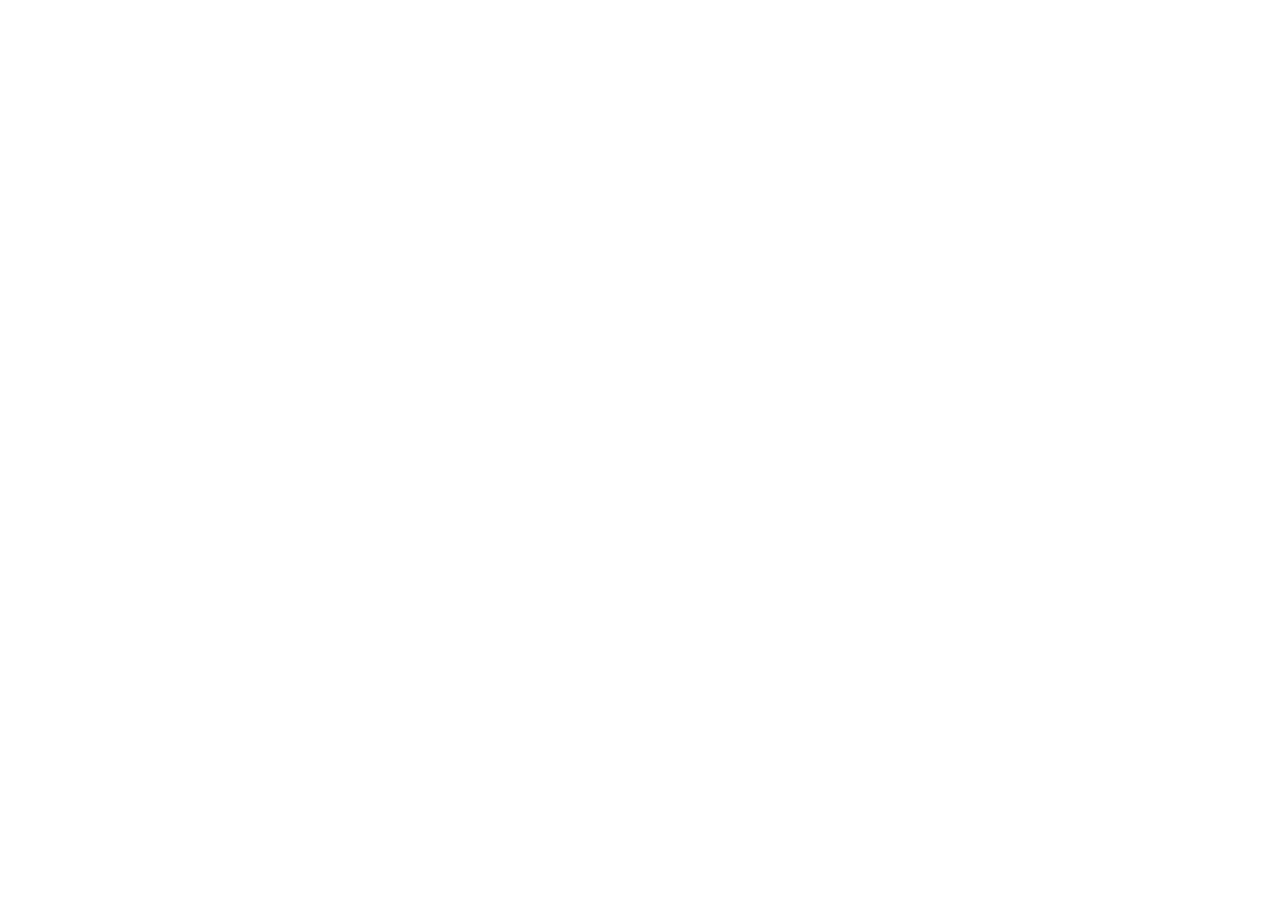
==== index.html @ 9b95b369 "Create index.html" ====
<!DOCTYPE html>
<html lang="es">
<head>
    <meta charset="UTF-8">
    <meta name="viewport" content="width=device-width, initial-scale=1.0">
    <title>Among Us 2D</title>
    <link rel="stylesheet" href="style.css">
</head>
<body>
    <div id="gameArea">
        <canvas id="gameCanvas"></canvas>
    </div>
    <script src="game.js"></script>
</body>
</html>
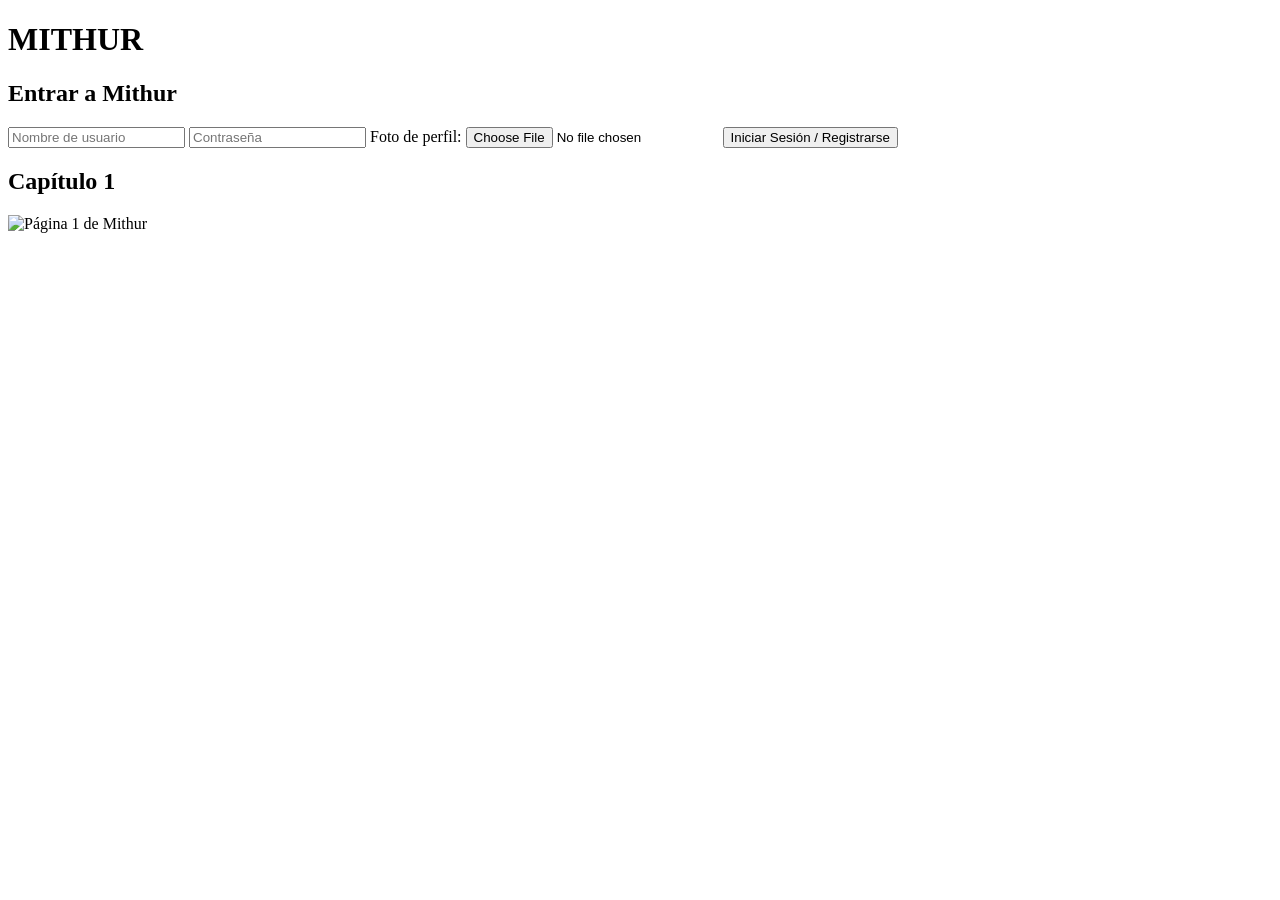
==== commit 5c11613f: "Create index.html" ====
--- a/index.html
+++ b/index.html
@@ -1,15 +1,50 @@
 <!DOCTYPE html>
 <html lang="es">
 <head>
-    <meta charset="UTF-8">
-    <meta name="viewport" content="width=device-width, initial-scale=1.0">
-    <title>Among Us 2D</title>
-    <link rel="stylesheet" href="style.css">
+  <meta charset="UTF-8">
+  <title>Mithur - Cómic</title>
+  <link rel="stylesheet" href="style.css">
+  <!-- SDK de Supabase -->
+  <script src="https://cdn.jsdelivr.net/npm/@supabase/supabase-js@2"></script>
 </head>
 <body>
-    <div id="gameArea">
-        <canvas id="gameCanvas"></canvas>
+
+  <!-- Encabezado estilo Netflix -->
+  <header>
+    <h1>MITHUR</h1>
+    <div id="user-profile" style="display:none;">
+      <img id="avatar-img" src="" alt="Perfil" width="40" height="40" style="border-radius:50%;">
+      <span id="user-name"></span>
     </div>
-    <script src="game.js"></script>
+  </header>
+
+  <!-- Formulario de Registro / Login -->
+  <section id="auth-section">
+    <h2>Entrar a Mithur</h2>
+    <input type="text" id="nombre" placeholder="Nombre de usuario">
+    <input type="password" id="password" placeholder="Contraseña">
+    <label>Foto de perfil:</label>
+    <input type="file" id="foto-input" accept="image/*">
+    <button id="btn-login">Iniciar Sesión / Registrarse</button>
+  </section>
+
+  <!-- Visor del Cómic -->
+  <main id="comic-section">
+    <h2>Capítulo 1</h2>
+    <div class="comic-viewer">
+      <!-- Aquí pones las imágenes de las páginas de tu cómic -->
+      <img src="paginas/pag1.jpg" alt="Página 1 de Mithur">
+    </div>
+  </main>
+
+  <!-- Panel de Admin (Solo para ti) -->
+  <section id="admin-panel" style="display:none; background: #222; padding: 20px; margin-top: 20px;">
+    <h2>Panel de Creador (Admin)</h2>
+    <p>¡Hola! Desde aquí puedes publicar nuevas páginas de Mithur.</p>
+    <input type="file" id="nueva-pagina">
+    <button>Subir Página</button>
+  </section>
+
+  <script src="script.js"></script>
 </body>
 </html>
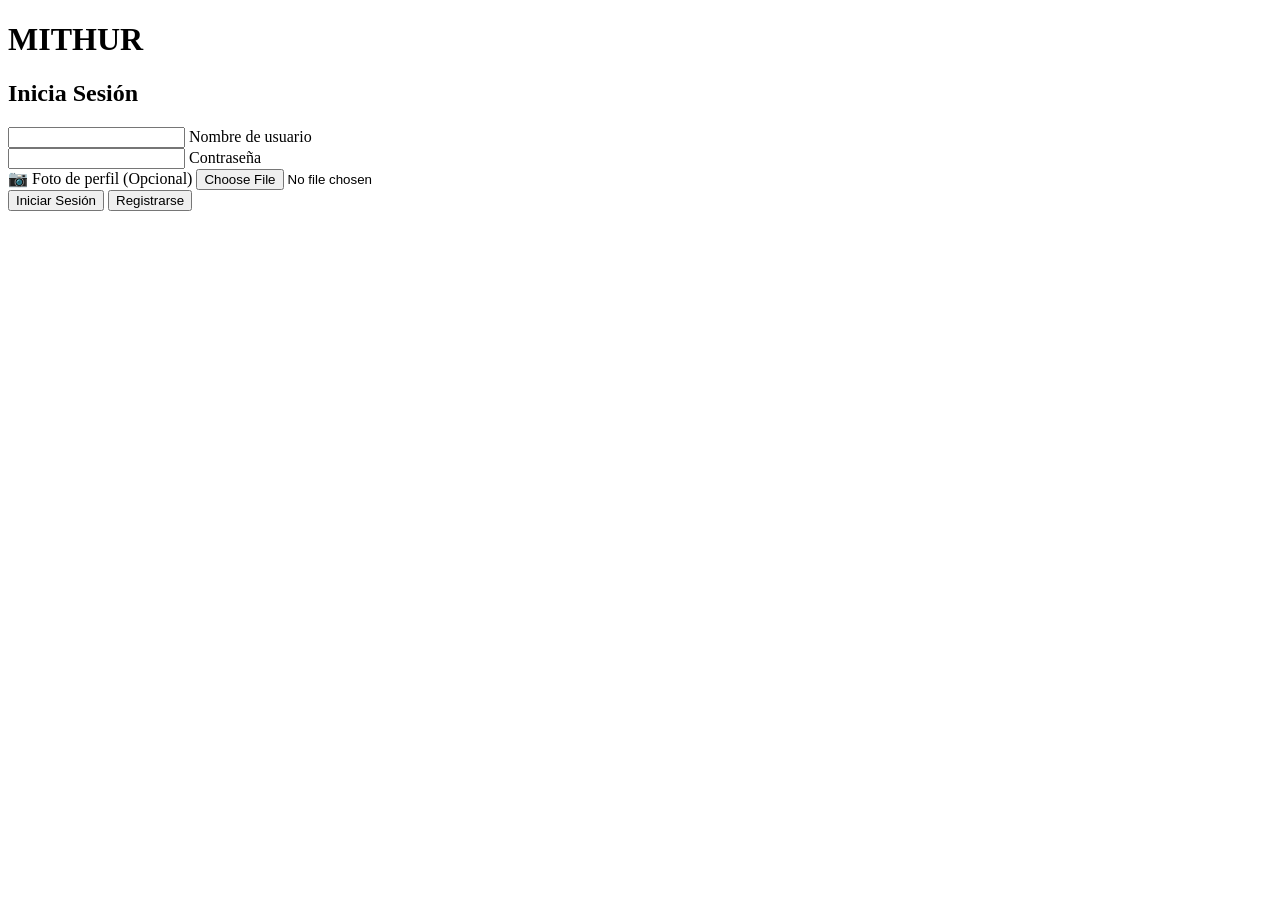
==== commit 551b2158: "Update index.html" ====
--- a/index.html
+++ b/index.html
@@ -2,6 +2,7 @@
 <html lang="es">
 <head>
   <meta charset="UTF-8">
+  <meta name="viewport" content="width=device-width, initial-scale=1.0">
   <title>Mithur - Cómic</title>
   <link rel="stylesheet" href="style.css">
   <!-- SDK de Supabase -->
@@ -10,39 +11,59 @@
 <body>
 
   <!-- Encabezado estilo Netflix -->
-  <header>
-    <h1>MITHUR</h1>
-    <div id="user-profile" style="display:none;">
-      <img id="avatar-img" src="" alt="Perfil" width="40" height="40" style="border-radius:50%;">
+  <header class="navbar">
+    <h1 class="logo">MITHUR</h1>
+    <div id="user-profile" class="user-profile" style="display:none;">
+      <img id="avatar-img" src="" alt="Perfil">
       <span id="user-name"></span>
     </div>
   </header>
 
-  <!-- Formulario de Registro / Login -->
-  <section id="auth-section">
-    <h2>Entrar a Mithur</h2>
-    <input type="text" id="nombre" placeholder="Nombre de usuario">
-    <input type="password" id="password" placeholder="Contraseña">
-    <label>Foto de perfil:</label>
-    <input type="file" id="foto-input" accept="image/*">
-    <button id="btn-login">Iniciar Sesión / Registrarse</button>
-  </section>
+  <!-- Pantalla de Login / Registro -->
+  <main id="auth-container" class="auth-container">
+    <div class="auth-card">
+      <h2 id="form-title">Inicia Sesión</h2>
+      
+      <div class="input-group">
+        <input type="text" id="nombre" required placeholder=" ">
+        <label for="nombre">Nombre de usuario</label>
+      </div>
 
-  <!-- Visor del Cómic -->
-  <main id="comic-section">
-    <h2>Capítulo 1</h2>
-    <div class="comic-viewer">
-      <!-- Aquí pones las imágenes de las páginas de tu cómic -->
-      <img src="paginas/pag1.jpg" alt="Página 1 de Mithur">
+      <div class="input-group">
+        <input type="password" id="password" required placeholder=" ">
+        <label for="password">Contraseña</label>
+      </div>
+
+      <!-- Foto opcional (solo se muestra o resalta en Registro) -->
+      <div class="input-group file-group" id="file-group">
+        <label class="file-label" for="foto-input">📷 Foto de perfil (Opcional)</label>
+        <input type="file" id="foto-input" accept="image/*">
+      </div>
+
+      <div class="btn-group">
+        <button id="btn-login" class="btn btn-primary">Iniciar Sesión</button>
+        <button id="btn-register" class="btn btn-secondary">Registrarse</button>
+      </div>
     </div>
   </main>
 
-  <!-- Panel de Admin (Solo para ti) -->
-  <section id="admin-panel" style="display:none; background: #222; padding: 20px; margin-top: 20px;">
-    <h2>Panel de Creador (Admin)</h2>
-    <p>¡Hola! Desde aquí puedes publicar nuevas páginas de Mithur.</p>
-    <input type="file" id="nueva-pagina">
-    <button>Subir Página</button>
+  <!-- Visor del Cómic (Oculto hasta iniciar sesión) -->
+  <section id="comic-section" class="comic-section" style="display:none;">
+    <h2>Capítulo 1: El Origen</h2>
+    <div class="comic-viewer">
+      <!-- Agrega las páginas de Mithur aquí -->
+      <img src="paginas/pag1.jpg" alt="Página 1 de Mithur">
+    </div>
+  </section>
+
+  <!-- Panel Admin (Solo visible para ti) -->
+  <section id="admin-panel" class="admin-panel" style="display:none;">
+    <div class="admin-card">
+      ⚡ <h2>Panel de Creador (Admin)</h2>
+      <p>Sube las nuevas páginas de Mithur directamente a la plataforma.</p>
+      <input type="file" id="nueva-pagina" accept="image/*">
+      <button class="btn btn-primary">Subir Página</button>
+    </div>
   </section>
 
   <script src="script.js"></script>
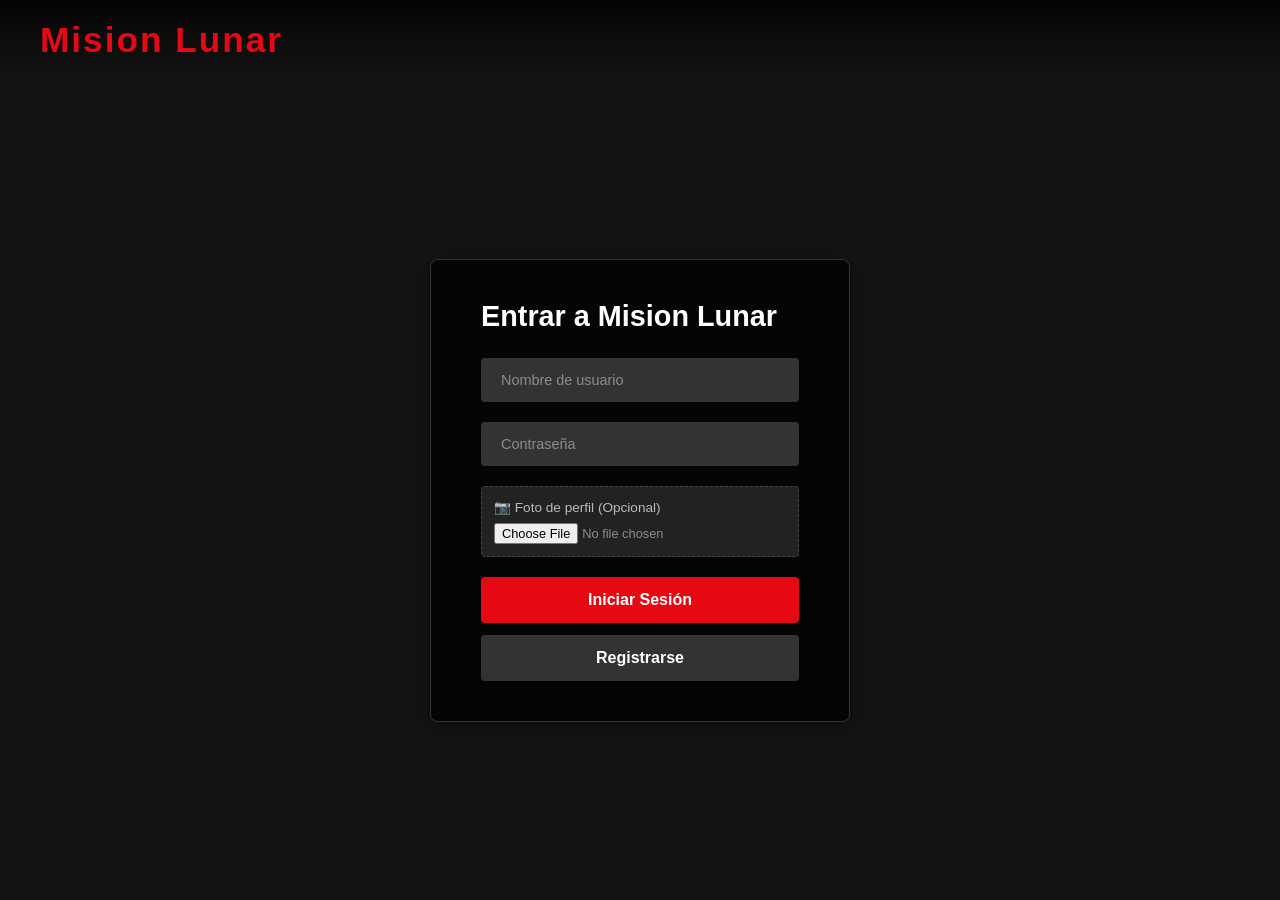
==== commit 0e1ac780: "Update index.html" ====
--- a/index.html
+++ b/index.html
@@ -3,7 +3,7 @@
 <head>
   <meta charset="UTF-8">
   <meta name="viewport" content="width=device-width, initial-scale=1.0">
-  <title>Mithur - Cómic</title>
+  <title>Mision Lunar - Cómic</title>
   <link rel="stylesheet" href="style.css">
   <!-- SDK de Supabase -->
   <script src="https://cdn.jsdelivr.net/npm/@supabase/supabase-js@2"></script>
@@ -12,17 +12,18 @@
 
   <!-- Encabezado estilo Netflix -->
   <header class="navbar">
-    <h1 class="logo">MITHUR</h1>
+    <h1 class="logo">Mision Lunar</h1>
     <div id="user-profile" class="user-profile" style="display:none;">
       <img id="avatar-img" src="" alt="Perfil">
       <span id="user-name"></span>
+      <button id="btn-logout" class="btn-logout">Cerrar Sesión</button>
     </div>
   </header>
 
   <!-- Pantalla de Login / Registro -->
   <main id="auth-container" class="auth-container">
     <div class="auth-card">
-      <h2 id="form-title">Inicia Sesión</h2>
+      <h2 id="form-title">Entrar a Mision Lunar</h2>
       
       <div class="input-group">
         <input type="text" id="nombre" required placeholder=" ">
@@ -34,7 +35,7 @@
         <label for="password">Contraseña</label>
       </div>
 
-      <!-- Foto opcional (solo se muestra o resalta en Registro) -->
+      <!-- Foto opcional -->
       <div class="input-group file-group" id="file-group">
         <label class="file-label" for="foto-input">📷 Foto de perfil (Opcional)</label>
         <input type="file" id="foto-input" accept="image/*">
@@ -44,15 +45,16 @@
         <button id="btn-login" class="btn btn-primary">Iniciar Sesión</button>
         <button id="btn-register" class="btn btn-secondary">Registrarse</button>
       </div>
+      <p id="msg-error" class="msg-error"></p>
     </div>
   </main>
 
-  <!-- Visor del Cómic (Oculto hasta iniciar sesión) -->
+  <!-- Visor del Cómic -->
   <section id="comic-section" class="comic-section" style="display:none;">
-    <h2>Capítulo 1: El Origen</h2>
+    <h2>Capítulo 1: El Comienzo</h2>
     <div class="comic-viewer">
-      <!-- Agrega las páginas de Mithur aquí -->
-      <img src="paginas/pag1.jpg" alt="Página 1 de Mithur">
+      <!-- Agrega las páginas de tu cómic aquí -->
+      <img src="paginas/pag1.jpg" alt="Página 1 de Mision Lunar">
     </div>
   </section>
 
@@ -60,7 +62,7 @@
   <section id="admin-panel" class="admin-panel" style="display:none;">
     <div class="admin-card">
       ⚡ <h2>Panel de Creador (Admin)</h2>
-      <p>Sube las nuevas páginas de Mithur directamente a la plataforma.</p>
+      <p>Sube las nuevas páginas de Mision Lunar directamente a la plataforma.</p>
       <input type="file" id="nueva-pagina" accept="image/*">
       <button class="btn btn-primary">Subir Página</button>
     </div>
--- a/style.css
+++ b/style.css
@@ -0,0 +1,182 @@
+* {
+  box-sizing: border-box;
+  margin: 0;
+  padding: 0;
+  font-family: 'Helvetica Neue', Helvetica, Arial, sans-serif;
+}
+
+body {
+  background-color: #141414;
+  color: #fff;
+  min-height: 100vh;
+  display: flex;
+  flex-direction: column;
+}
+
+/* Header / Navbar */
+.navbar {
+  display: flex;
+  justify-content: space-between;
+  align-items: center;
+  padding: 20px 40px;
+  background: linear-gradient(180deg, rgba(0,0,0,0.8) 0%, transparent 100%);
+}
+
+.logo {
+  color: #E50914;
+  font-size: 2.2rem;
+  font-weight: bold;
+  letter-spacing: 2px;
+}
+
+.user-profile {
+  display: flex;
+  align-items: center;
+  gap: 12px;
+  font-weight: 500;
+}
+
+.user-profile img {
+  width: 40px;
+  height: 40px;
+  border-radius: 4px;
+  object-fit: cover;
+  border: 1px solid #333;
+}
+
+/* Auth Container */
+.auth-container {
+  flex: 1;
+  display: flex;
+  justify-content: center;
+  align-items: center;
+  padding: 20px;
+}
+
+.auth-card {
+  background-color: rgba(0, 0, 0, 0.75);
+  border-radius: 8px;
+  padding: 40px 50px;
+  width: 100%;
+  max-width: 420px;
+  box-shadow: 0 4px 20px rgba(0,0,0,0.5);
+  border: 1px solid #333;
+}
+
+.auth-card h2 {
+  margin-bottom: 25px;
+  font-size: 1.8rem;
+}
+
+/* Floating Inputs */
+.input-group {
+  position: relative;
+  margin-bottom: 20px;
+}
+
+.input-group input[type="text"],
+.input-group input[type="password"] {
+  width: 100%;
+  padding: 16px 20px 10px;
+  background: #333;
+  border: none;
+  border-radius: 4px;
+  color: #fff;
+  font-size: 1rem;
+  outline: none;
+}
+
+.input-group label {
+  position: absolute;
+  left: 20px;
+  top: 14px;
+  color: #8c8c8c;
+  font-size: 0.9rem;
+  transition: all 0.2s ease;
+  pointer-events: none;
+}
+
+.input-group input:focus ~ label,
+.input-group input:not(:placeholder-shown) ~ label {
+  top: 4px;
+  font-size: 0.7rem;
+  color: #aaa;
+}
+
+/* Custom File Input */
+.file-group {
+  background: #222;
+  padding: 12px;
+  border-radius: 4px;
+  border: 1px dashed #444;
+}
+
+.file-label {
+  position: static !important;
+  color: #bbb !important;
+  font-size: 0.85rem !important;
+  cursor: pointer;
+  display: block;
+}
+
+.file-group input[type="file"] {
+  margin-top: 8px;
+  font-size: 0.8rem;
+  color: #8c8c8c;
+}
+
+/* Botones */
+.btn-group {
+  display: flex;
+  flex-direction: column;
+  gap: 12px;
+  margin-top: 10px;
+}
+
+.btn {
+  padding: 14px;
+  border: none;
+  border-radius: 4px;
+  font-size: 1rem;
+  font-weight: bold;
+  cursor: pointer;
+  transition: background 0.2s ease;
+}
+
+.btn-primary {
+  background-color: #E50914;
+  color: #fff;
+}
+
+.btn-primary:hover {
+  background-color: #f40612;
+}
+
+.btn-secondary {
+  background-color: #333;
+  color: #fff;
+}
+
+.btn-secondary:hover {
+  background-color: #444;
+}
+
+/* Visor Cómic & Admin */
+.comic-section, .admin-panel {
+  max-width: 900px;
+  margin: 20px auto;
+  padding: 20px;
+}
+
+.comic-viewer img {
+  width: 100%;
+  border-radius: 6px;
+  margin-top: 15px;
+}
+
+.admin-card {
+  background: #1f1f1f;
+  padding: 25px;
+  border-radius: 8px;
+  border: 1px solid #333;
+}
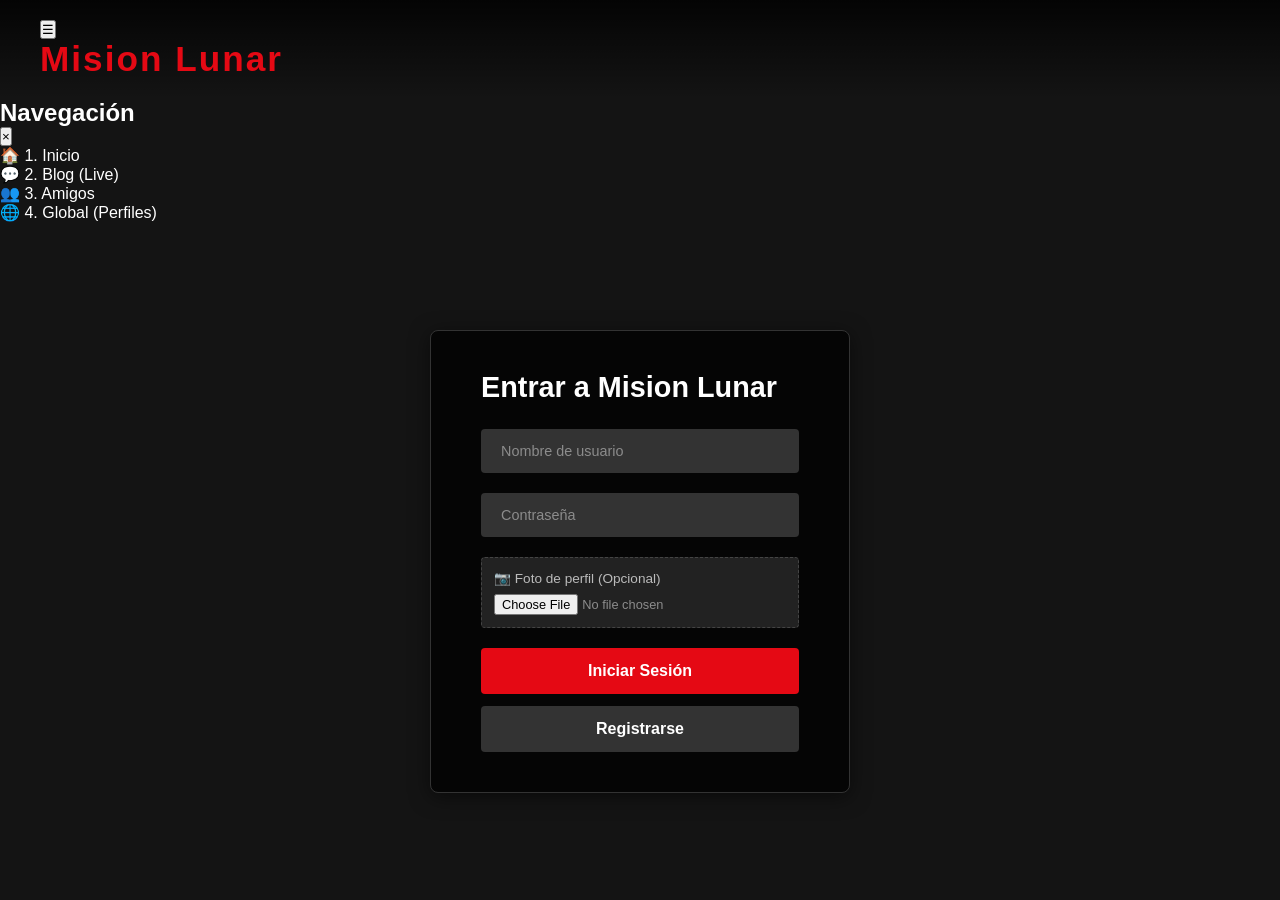
==== commit 6f3d42c4: "Update index.html" ====
--- a/index.html
+++ b/index.html
@@ -3,22 +3,42 @@
 <head>
   <meta charset="UTF-8">
   <meta name="viewport" content="width=device-width, initial-scale=1.0">
-  <title>Mision Lunar - Cómic</title>
+  <title>Mision Lunar</title>
   <link rel="stylesheet" href="style.css">
-  <!-- SDK de Supabase -->
-  <script src="https://cdn.jsdelivr.net/npm/@supabase/supabase-js@2"></script>
 </head>
 <body>
 
   <!-- Encabezado estilo Netflix -->
   <header class="navbar">
-    <h1 class="logo">Mision Lunar</h1>
+    <div class="nav-left">
+      <!-- Menú de 3 Rayitas -->
+      <button id="btn-menu" class="btn-menu">☰</button>
+      <h1 class="logo">Mision Lunar</h1>
+    </div>
+
     <div id="user-profile" class="user-profile" style="display:none;">
       <img id="avatar-img" src="" alt="Perfil">
       <span id="user-name"></span>
+      <span id="user-badge" class="badge"></span>
       <button id="btn-logout" class="btn-logout">Cerrar Sesión</button>
     </div>
   </header>
+
+  <!-- Menú Lateral Desplegable -->
+  <aside id="sidebar" class="sidebar">
+    <div class="sidebar-header">
+      <h2>Navegación</h2>
+      <button id="btn-close-sidebar" class="btn-close">&times;</button>
+    </div>
+    <ul class="sidebar-links">
+      <li id="nav-inicio" class="active">🏠 1. Inicio</li>
+      <li id="nav-blog">💬 2. Blog (Live)</li>
+      <li id="nav-amigos">👥 3. Amigos</li>
+      <li id="nav-global">🌐 4. Global (Perfiles)</li>
+      <li id="nav-owner" style="display:none;" class="owner-item">⚡ Panel Owner</li>
+    </ul>
+  </aside>
+  <div id="sidebar-overlay" class="sidebar-overlay"></div>
 
   <!-- Pantalla de Login / Registro -->
   <main id="auth-container" class="auth-container">
@@ -49,24 +69,73 @@
     </div>
   </main>
 
-  <!-- Visor del Cómic -->
-  <section id="comic-section" class="comic-section" style="display:none;">
-    <h2>Capítulo 1: El Comienzo</h2>
-    <div class="comic-viewer">
-      <!-- Agrega las páginas de tu cómic aquí -->
-      <img src="paginas/pag1.jpg" alt="Página 1 de Mision Lunar">
-    </div>
-  </section>
+  <!-- SECCIONES DE LA PÁGINA (Ocultas hasta iniciar sesión) -->
+  <div id="app-content" style="display:none;">
 
-  <!-- Panel Admin (Solo visible para ti) -->
-  <section id="admin-panel" class="admin-panel" style="display:none;">
-    <div class="admin-card">
-      ⚡ <h2>Panel de Creador (Admin)</h2>
-      <p>Sube las nuevas páginas de Mision Lunar directamente a la plataforma.</p>
-      <input type="file" id="nueva-pagina" accept="image/*">
-      <button class="btn btn-primary">Subir Página</button>
-    </div>
-  </section>
+    <!-- 1. INICIO: Visor del Cómic -->
+    <section id="sec-inicio" class="app-section">
+      <h2>Capítulo 1: El Comienzo</h2>
+      <div class="comic-viewer">
+        <img src="paginas/pag1.jpg" alt="Página 1 de Mision Lunar">
+      </div>
+    </section>
+
+    <!-- 2. BLOG LIVE (En Vivo y Sin Moderación) -->
+    <section id="sec-blog" class="app-section" style="display:none;">
+      <h2>💬 Blog Live <span class="live-tag">● EN VIVO</span></h2>
+      <p class="subtext">Chat global en vivo sin moderación para la comunidad.</p>
+      
+      <div class="chat-container">
+        <div id="chat-messages" class="chat-messages">
+          <!-- Los mensajes aparecerán aquí -->
+        </div>
+        <div class="chat-input-box">
+          <input type="text" id="chat-input" placeholder="Escribe un mensaje en vivo...">
+          <button id="btn-send-chat" class="btn btn-primary">Enviar</button>
+        </div>
+      </div>
+    </section>
+
+    <!-- 3. AMIGOS -->
+    <section id="sec-amigos" class="app-section" style="display:none;">
+      <h2>👥 Lista de Amigos</h2>
+      <p class="subtext">Agrega y conecta con otros lectores.</p>
+      <div class="card-box">
+        <input type="text" id="friend-search" placeholder="Buscar usuario..." class="standard-input">
+        <button class="btn btn-secondary">Enviar Solicitud</button>
+        <p style="margin-top:20px; color:#aaa;">Aún no tienes amigos agregados.</p>
+      </div>
+    </section>
+
+    <!-- 4. GLOBAL (Ver Perfiles) -->
+    <section id="sec-global" class="app-section" style="display:none;">
+      <h2>🌐 Usuarios Registrados</h2>
+      <p class="subtext">Explora los perfiles de la comunidad de Mision Lunar.</p>
+      <div id="global-profiles-list" class="profiles-grid">
+        <!-- Perfiles generados automáticamente -->
+      </div>
+    </section>
+
+    <!-- MENU OWNER (Exclusivo breinerYT) -->
+    <section id="sec-owner" class="app-section" style="display:none;">
+      <div class="owner-card">
+        👑 <h2>Panel Supremo de Owner</h2>
+        <p>Bienvenido breinerYT. Tienes control total de Mision Lunar.</p>
+        
+        <div class="owner-actions">
+          <h3>Sube un nuevo Capítulo de Mision Lunar</h3>
+          <input type="file" id="nueva-pagina" accept="image/*">
+          <button class="btn btn-primary">Subir Imagen</button>
+          
+          <hr style="border-color:#444; margin:20px 0;">
+          
+          <h3>Herramientas de Administración</h3>
+          <button id="btn-owner-clear-chat" class="btn btn-secondary">Limpiar Chat Live</button>
+        </div>
+      </div>
+    </section>
+
+  </div>
 
   <script src="script.js"></script>
 </body>
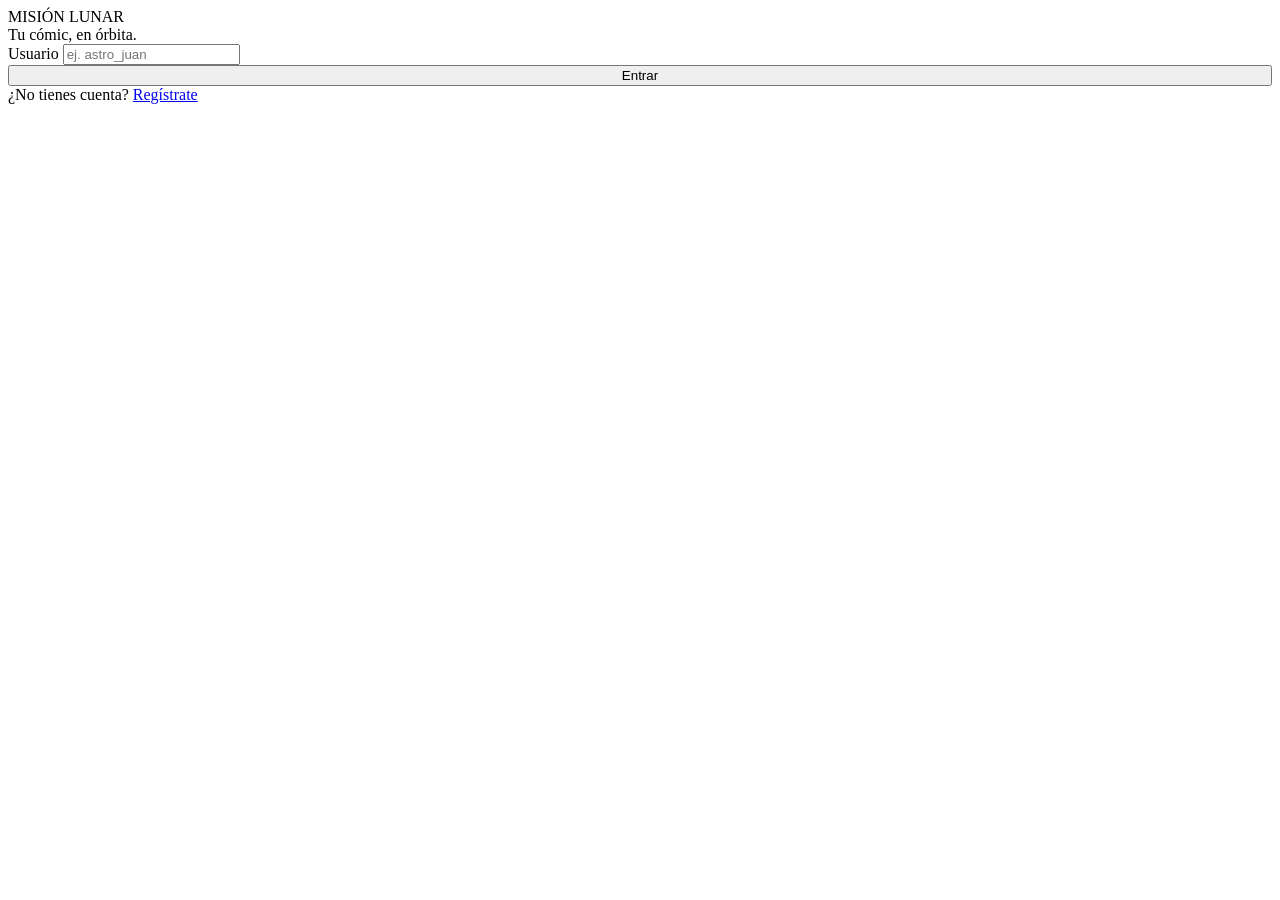
==== commit d555e313: "Add files via upload" ====
--- a/index.html
+++ b/index.html
@@ -1,142 +1,55 @@
 <!DOCTYPE html>
 <html lang="es">
 <head>
-  <meta charset="UTF-8">
-  <meta name="viewport" content="width=device-width, initial-scale=1.0">
-  <title>Mision Lunar</title>
-  <link rel="stylesheet" href="style.css">
+<meta charset="UTF-8" />
+<meta name="viewport" content="width=device-width, initial-scale=1.0" />
+<title>Misión Lunar</title>
+<link rel="stylesheet" href="css/style.css" />
 </head>
 <body>
+  <div class="auth-wrap">
+    <div class="auth-card panel">
+      <div class="auth-logo">MISIÓN<span> LUNAR</span></div>
+      <div class="auth-tag">Tu cómic, en órbita.</div>
 
-  <!-- Encabezado estilo Netflix -->
-  <header class="navbar">
-    <div class="nav-left">
-      <!-- Menú de 3 Rayitas -->
-      <button id="btn-menu" class="btn-menu">☰</button>
-      <h1 class="logo">Mision Lunar</h1>
+      <div id="errorBox" class="error-msg"></div>
+
+      <form id="loginForm">
+        <div class="field">
+          <label for="username">Usuario</label>
+          <input type="text" id="username" placeholder="ej. astro_juan" autocomplete="username" />
+        </div>
+        <button type="submit" class="btn" style="width:100%;">Entrar</button>
+      </form>
+
+      <div class="auth-switch">¿No tienes cuenta? <a href="register.html">Regístrate</a></div>
     </div>
-
-    <div id="user-profile" class="user-profile" style="display:none;">
-      <img id="avatar-img" src="" alt="Perfil">
-      <span id="user-name"></span>
-      <span id="user-badge" class="badge"></span>
-      <button id="btn-logout" class="btn-logout">Cerrar Sesión</button>
-    </div>
-  </header>
-
-  <!-- Menú Lateral Desplegable -->
-  <aside id="sidebar" class="sidebar">
-    <div class="sidebar-header">
-      <h2>Navegación</h2>
-      <button id="btn-close-sidebar" class="btn-close">&times;</button>
-    </div>
-    <ul class="sidebar-links">
-      <li id="nav-inicio" class="active">🏠 1. Inicio</li>
-      <li id="nav-blog">💬 2. Blog (Live)</li>
-      <li id="nav-amigos">👥 3. Amigos</li>
-      <li id="nav-global">🌐 4. Global (Perfiles)</li>
-      <li id="nav-owner" style="display:none;" class="owner-item">⚡ Panel Owner</li>
-    </ul>
-  </aside>
-  <div id="sidebar-overlay" class="sidebar-overlay"></div>
-
-  <!-- Pantalla de Login / Registro -->
-  <main id="auth-container" class="auth-container">
-    <div class="auth-card">
-      <h2 id="form-title">Entrar a Mision Lunar</h2>
-      
-      <div class="input-group">
-        <input type="text" id="nombre" required placeholder=" ">
-        <label for="nombre">Nombre de usuario</label>
-      </div>
-
-      <div class="input-group">
-        <input type="password" id="password" required placeholder=" ">
-        <label for="password">Contraseña</label>
-      </div>
-
-      <!-- Foto opcional -->
-      <div class="input-group file-group" id="file-group">
-        <label class="file-label" for="foto-input">📷 Foto de perfil (Opcional)</label>
-        <input type="file" id="foto-input" accept="image/*">
-      </div>
-
-      <div class="btn-group">
-        <button id="btn-login" class="btn btn-primary">Iniciar Sesión</button>
-        <button id="btn-register" class="btn btn-secondary">Registrarse</button>
-      </div>
-      <p id="msg-error" class="msg-error"></p>
-    </div>
-  </main>
-
-  <!-- SECCIONES DE LA PÁGINA (Ocultas hasta iniciar sesión) -->
-  <div id="app-content" style="display:none;">
-
-    <!-- 1. INICIO: Visor del Cómic -->
-    <section id="sec-inicio" class="app-section">
-      <h2>Capítulo 1: El Comienzo</h2>
-      <div class="comic-viewer">
-        <img src="paginas/pag1.jpg" alt="Página 1 de Mision Lunar">
-      </div>
-    </section>
-
-    <!-- 2. BLOG LIVE (En Vivo y Sin Moderación) -->
-    <section id="sec-blog" class="app-section" style="display:none;">
-      <h2>💬 Blog Live <span class="live-tag">● EN VIVO</span></h2>
-      <p class="subtext">Chat global en vivo sin moderación para la comunidad.</p>
-      
-      <div class="chat-container">
-        <div id="chat-messages" class="chat-messages">
-          <!-- Los mensajes aparecerán aquí -->
-        </div>
-        <div class="chat-input-box">
-          <input type="text" id="chat-input" placeholder="Escribe un mensaje en vivo...">
-          <button id="btn-send-chat" class="btn btn-primary">Enviar</button>
-        </div>
-      </div>
-    </section>
-
-    <!-- 3. AMIGOS -->
-    <section id="sec-amigos" class="app-section" style="display:none;">
-      <h2>👥 Lista de Amigos</h2>
-      <p class="subtext">Agrega y conecta con otros lectores.</p>
-      <div class="card-box">
-        <input type="text" id="friend-search" placeholder="Buscar usuario..." class="standard-input">
-        <button class="btn btn-secondary">Enviar Solicitud</button>
-        <p style="margin-top:20px; color:#aaa;">Aún no tienes amigos agregados.</p>
-      </div>
-    </section>
-
-    <!-- 4. GLOBAL (Ver Perfiles) -->
-    <section id="sec-global" class="app-section" style="display:none;">
-      <h2>🌐 Usuarios Registrados</h2>
-      <p class="subtext">Explora los perfiles de la comunidad de Mision Lunar.</p>
-      <div id="global-profiles-list" class="profiles-grid">
-        <!-- Perfiles generados automáticamente -->
-      </div>
-    </section>
-
-    <!-- MENU OWNER (Exclusivo breinerYT) -->
-    <section id="sec-owner" class="app-section" style="display:none;">
-      <div class="owner-card">
-        👑 <h2>Panel Supremo de Owner</h2>
-        <p>Bienvenido breinerYT. Tienes control total de Mision Lunar.</p>
-        
-        <div class="owner-actions">
-          <h3>Sube un nuevo Capítulo de Mision Lunar</h3>
-          <input type="file" id="nueva-pagina" accept="image/*">
-          <button class="btn btn-primary">Subir Imagen</button>
-          
-          <hr style="border-color:#444; margin:20px 0;">
-          
-          <h3>Herramientas de Administración</h3>
-          <button id="btn-owner-clear-chat" class="btn btn-secondary">Limpiar Chat Live</button>
-        </div>
-      </div>
-    </section>
-
   </div>
 
-  <script src="script.js"></script>
+  <script src="js/app.js"></script>
+  <script>
+    // si ya hay sesión, ir directo a home
+    if (getSession()) window.location.href = "home.html";
+
+    const form = document.getElementById("loginForm");
+    const errorBox = document.getElementById("errorBox");
+
+    form.addEventListener("submit", async (e) => {
+      e.preventDefault();
+      hideError(errorBox);
+      const username = document.getElementById("username").value.trim();
+      if (!username) return showError(errorBox, "Escribe tu usuario.");
+      try {
+        const { user } = await api("/login", {
+          method: "POST",
+          body: JSON.stringify({ username }),
+        });
+        setSession(user);
+        window.location.href = "home.html";
+      } catch (err) {
+        showError(errorBox, err.message);
+      }
+    });
+  </script>
 </body>
 </html>
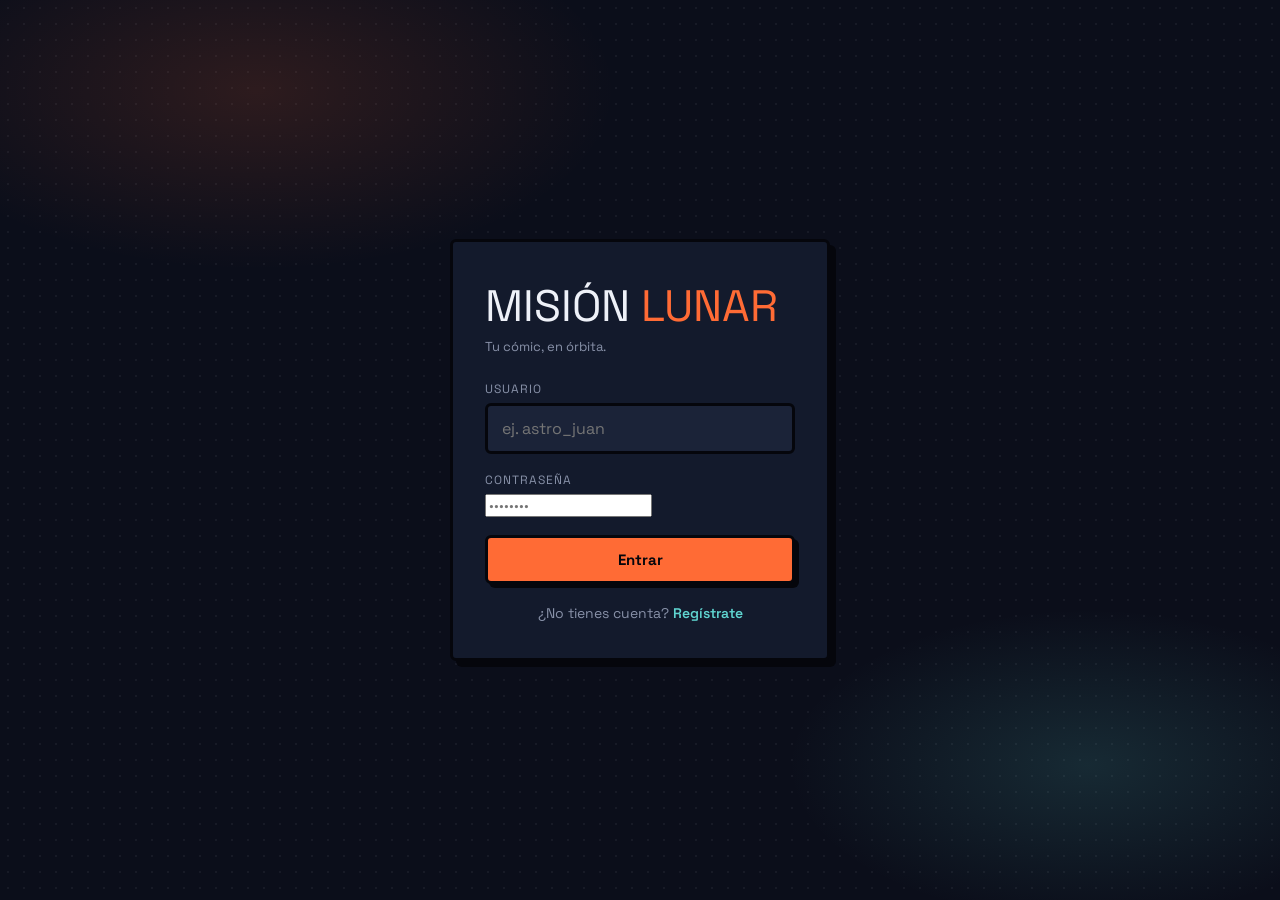
==== commit 8290aee4: "Update index.html" ====
--- a/index.html
+++ b/index.html
@@ -19,6 +19,10 @@
           <label for="username">Usuario</label>
           <input type="text" id="username" placeholder="ej. astro_juan" autocomplete="username" />
         </div>
+        <div class="field">
+          <label for="password">Contraseña</label>
+          <input type="password" id="password" placeholder="••••••••" autocomplete="current-password" />
+        </div>
         <button type="submit" class="btn" style="width:100%;">Entrar</button>
       </form>
 
@@ -38,11 +42,12 @@
       e.preventDefault();
       hideError(errorBox);
       const username = document.getElementById("username").value.trim();
-      if (!username) return showError(errorBox, "Escribe tu usuario.");
+      const password = document.getElementById("password").value;
+      if (!username || !password) return showError(errorBox, "Escribe tu usuario y contraseña.");
       try {
         const { user } = await api("/login", {
           method: "POST",
-          body: JSON.stringify({ username }),
+          body: JSON.stringify({ username, password }),
         });
         setSession(user);
         window.location.href = "home.html";
--- a/css/style.css
+++ b/css/style.css
@@ -0,0 +1,462 @@
+@import url('https://fonts.googleapis.com/css2?family=Bebas+Neue&family=Space+Grotesk:wght@400;500;600;700&display=swap');
+
+:root {
+  --void: #0b0e1a;
+  --panel: #131a2c;
+  --panel-2: #1b2338;
+  --ink: #05060c;
+  --moon: #eef1f8;
+  --muted: #8891a8;
+  --flame: #ff6b35;
+  --flame-2: #ffa35c;
+  --cyan: #5fd4d0;
+  --radius: 6px;
+}
+
+* { box-sizing: border-box; }
+
+html, body {
+  margin: 0;
+  padding: 0;
+  background: var(--void);
+  color: var(--moon);
+  font-family: 'Space Grotesk', sans-serif;
+  min-height: 100vh;
+  overflow-x: hidden;
+  width: 100%;
+}
+
+body {
+  background-image: radial-gradient(circle, rgba(255,255,255,0.05) 1px, transparent 1.2px);
+  background-size: 16px 16px;
+}
+
+h1, h2, h3, .display {
+  font-family: 'Bebas Neue', sans-serif;
+  letter-spacing: 0.03em;
+  margin: 0;
+  line-height: 1;
+}
+
+a { color: inherit; text-decoration: none; }
+
+button, input, textarea {
+  font-family: inherit;
+}
+
+/* ---------- Comic panel signature: hard offset shadow ---------- */
+.panel {
+  background: var(--panel);
+  border: 3px solid var(--ink);
+  border-radius: var(--radius);
+  box-shadow: 6px 6px 0 var(--ink);
+}
+
+.btn {
+  display: inline-flex;
+  align-items: center;
+  justify-content: center;
+  gap: 8px;
+  padding: 12px 22px;
+  border: 3px solid var(--ink);
+  border-radius: var(--radius);
+  background: var(--flame);
+  color: var(--ink);
+  font-weight: 700;
+  font-size: 15px;
+  cursor: pointer;
+  box-shadow: 4px 4px 0 var(--ink);
+  transition: transform 0.08s ease;
+}
+.btn:hover { background: var(--flame-2); }
+.btn:active { transform: translate(3px, 3px); box-shadow: 1px 1px 0 var(--ink); }
+
+.btn-ghost {
+  background: transparent;
+  color: var(--moon);
+  border: 3px solid var(--panel-2);
+  box-shadow: none;
+}
+.btn-ghost:hover { border-color: var(--cyan); color: var(--cyan); }
+.btn-ghost:active { transform: none; box-shadow: none; }
+
+.btn-small {
+  padding: 8px 14px;
+  font-size: 13px;
+  box-shadow: 3px 3px 0 var(--ink);
+}
+
+input[type="text"], textarea {
+  width: 100%;
+  background: var(--panel-2);
+  border: 3px solid var(--ink);
+  border-radius: var(--radius);
+  color: var(--moon);
+  padding: 12px 14px;
+  font-size: 16px;
+  outline: none;
+}
+input[type="text"]:focus, textarea:focus {
+  border-color: var(--cyan);
+}
+label {
+  display: block;
+  font-size: 12px;
+  text-transform: uppercase;
+  letter-spacing: 0.08em;
+  color: var(--muted);
+  margin-bottom: 6px;
+}
+.field { margin-bottom: 18px; }
+
+.error-msg {
+  background: rgba(255,107,53,0.12);
+  border: 2px solid var(--flame);
+  color: var(--flame-2);
+  padding: 10px 14px;
+  border-radius: var(--radius);
+  font-size: 14px;
+  margin-bottom: 16px;
+  display: none;
+}
+.error-msg.show { display: block; }
+
+/* ---------- Auth pages ---------- */
+.auth-wrap {
+  min-height: 100vh;
+  display: flex;
+  align-items: center;
+  justify-content: center;
+  padding: 24px;
+  position: relative;
+  overflow: hidden;
+}
+.auth-wrap::before {
+  content: "";
+  position: absolute;
+  inset: 0;
+  background:
+    radial-gradient(600px 300px at 20% 10%, rgba(255,107,53,0.14), transparent 60%),
+    radial-gradient(500px 260px at 85% 85%, rgba(95,212,208,0.14), transparent 60%);
+  pointer-events: none;
+}
+.auth-card {
+  position: relative;
+  width: 100%;
+  max-width: 380px;
+  padding: 36px 32px;
+}
+.auth-logo {
+  font-size: 44px;
+  color: var(--moon);
+  margin-bottom: 4px;
+}
+.auth-logo span { color: var(--flame); }
+.auth-tag {
+  color: var(--muted);
+  font-size: 13px;
+  margin-bottom: 26px;
+}
+.auth-switch {
+  margin-top: 20px;
+  font-size: 14px;
+  color: var(--muted);
+  text-align: center;
+}
+.auth-switch a { color: var(--cyan); font-weight: 600; }
+
+/* ---------- App shell ---------- */
+.topbar {
+  position: sticky;
+  top: 0;
+  z-index: 20;
+  display: flex;
+  align-items: center;
+  justify-content: space-between;
+  padding: 14px 20px;
+  background: linear-gradient(to bottom, rgba(11,14,26,0.95), rgba(11,14,26,0.7));
+  backdrop-filter: blur(6px);
+  border-bottom: 3px solid var(--ink);
+}
+.topbar-left {
+  display: flex;
+  align-items: center;
+  gap: 16px;
+}
+.hamburger {
+  width: 42px;
+  height: 42px;
+  display: flex;
+  flex-direction: column;
+  align-items: center;
+  justify-content: center;
+  gap: 5px;
+  background: var(--panel-2);
+  border: 3px solid var(--ink);
+  border-radius: var(--radius);
+  cursor: pointer;
+  box-shadow: 3px 3px 0 var(--ink);
+}
+.hamburger span {
+  width: 20px;
+  height: 3px;
+  background: var(--moon);
+  border-radius: 2px;
+}
+.topbar-logo {
+  font-family: 'Bebas Neue', sans-serif;
+  font-size: 22px;
+  letter-spacing: 0.04em;
+}
+.topbar-logo span { color: var(--flame); }
+.topbar-right {
+  display: flex;
+  align-items: center;
+  gap: 10px;
+}
+.avatar {
+  width: 38px;
+  height: 38px;
+  border-radius: 50%;
+  border: 3px solid var(--ink);
+  object-fit: cover;
+  background: var(--panel-2);
+}
+.avatar-lg {
+  width: 110px;
+  height: 110px;
+  border-radius: 50%;
+  border: 4px solid var(--ink);
+  object-fit: cover;
+  box-shadow: 6px 6px 0 var(--ink);
+  background: var(--panel-2);
+}
+
+/* sidebar */
+.overlay {
+  position: fixed;
+  inset: 0;
+  background: rgba(5,6,12,0.6);
+  z-index: 29;
+  opacity: 0;
+  pointer-events: none;
+  transition: opacity 0.2s ease;
+}
+.overlay.open { opacity: 1; pointer-events: auto; }
+
+.sidebar {
+  position: fixed;
+  top: 0;
+  left: 0;
+  height: 100%;
+  width: 250px;
+  background: var(--panel);
+  border-right: 3px solid var(--ink);
+  z-index: 30;
+  transform: translateX(-100%);
+  transition: transform 0.22s ease;
+  display: flex;
+  flex-direction: column;
+  padding: 22px 0;
+}
+.sidebar.open { transform: translateX(0); }
+
+.sidebar-header {
+  display: flex;
+  align-items: center;
+  gap: 12px;
+  padding: 0 20px 20px;
+  border-bottom: 3px solid var(--panel-2);
+  margin-bottom: 10px;
+}
+.sidebar-header .name { font-weight: 700; font-size: 15px; }
+.sidebar-header .user { font-size: 12px; color: var(--muted); }
+
+.nav-link {
+  display: flex;
+  align-items: center;
+  gap: 12px;
+  padding: 13px 20px;
+  font-size: 15px;
+  font-weight: 600;
+  color: var(--muted);
+  border-left: 4px solid transparent;
+}
+.nav-link:hover { color: var(--moon); background: var(--panel-2); }
+.nav-link.active {
+  color: var(--flame);
+  border-left-color: var(--flame);
+  background: var(--panel-2);
+}
+.nav-icon { font-size: 18px; width: 20px; text-align: center; }
+
+.sidebar-footer {
+  margin-top: auto;
+  padding: 16px 20px 0;
+  border-top: 3px solid var(--panel-2);
+}
+
+.page {
+  max-width: 1000px;
+  margin: 0 auto;
+  padding: 28px 20px 60px;
+}
+
+/* ---------- Home / hero ---------- */
+.hero {
+  position: relative;
+  border-radius: var(--radius);
+  border: 3px solid var(--ink);
+  overflow: hidden;
+  padding: 60px 34px;
+  margin-bottom: 40px;
+  background:
+    radial-gradient(420px 220px at 85% 20%, rgba(95,212,208,0.20), transparent 60%),
+    radial-gradient(500px 260px at 10% 90%, rgba(255,107,53,0.22), transparent 60%),
+    linear-gradient(160deg, #161d33, #0d1220);
+}
+.hero-eyebrow {
+  color: var(--cyan);
+  font-size: 13px;
+  letter-spacing: 0.18em;
+  text-transform: uppercase;
+  font-weight: 700;
+  margin-bottom: 10px;
+}
+.hero-title {
+  font-size: 64px;
+  color: var(--moon);
+}
+.hero-title span { color: var(--flame); }
+.hero-desc {
+  max-width: 520px;
+  color: var(--muted);
+  margin: 16px 0 26px;
+  font-size: 15px;
+  line-height: 1.6;
+}
+.hero-actions { display: flex; gap: 12px; flex-wrap: wrap; }
+
+.section-title {
+  font-size: 26px;
+  margin-bottom: 16px;
+  display: flex;
+  align-items: baseline;
+  gap: 10px;
+}
+.section-title small {
+  font-family: 'Space Grotesk', sans-serif;
+  font-size: 12px;
+  color: var(--muted);
+  text-transform: uppercase;
+  letter-spacing: 0.1em;
+}
+
+.chapter-row {
+  display: grid;
+  grid-template-columns: repeat(auto-fill, minmax(150px, 1fr));
+  gap: 18px;
+  margin-bottom: 44px;
+}
+.chapter-card {
+  padding: 0;
+  overflow: hidden;
+  cursor: pointer;
+}
+.chapter-cover {
+  height: 190px;
+  display: flex;
+  align-items: flex-end;
+  padding: 12px;
+  font-family: 'Bebas Neue', sans-serif;
+  font-size: 26px;
+  color: var(--moon);
+}
+.chapter-meta {
+  padding: 10px 12px 14px;
+  font-size: 12px;
+  color: var(--muted);
+}
+.chapter-meta b { color: var(--moon); display: block; font-size: 13px; margin-bottom: 2px; }
+
+/* ---------- Profile ---------- */
+.profile-head {
+  display: flex;
+  gap: 22px;
+  align-items: center;
+  margin-bottom: 34px;
+  flex-wrap: wrap;
+}
+.profile-name { font-size: 40px; }
+.profile-user { color: var(--cyan); font-size: 14px; font-weight: 600; }
+.profile-bio { color: var(--muted); margin-top: 8px; max-width: 480px; font-size: 14px; }
+
+.card-pad { padding: 24px; margin-bottom: 24px; }
+
+/* ---------- Blog ---------- */
+.post {
+  padding: 18px 20px;
+  margin-bottom: 16px;
+}
+.post-head {
+  display: flex;
+  align-items: center;
+  gap: 10px;
+  margin-bottom: 10px;
+}
+.post-head b { font-size: 14px; }
+.post-head span { color: var(--muted); font-size: 12px; }
+.post-text { font-size: 14.5px; line-height: 1.6; }
+
+/* ---------- Friends ---------- */
+.people-grid {
+  display: grid;
+  grid-template-columns: repeat(auto-fill, minmax(190px, 1fr));
+  gap: 16px;
+}
+.person-card {
+  padding: 18px;
+  text-align: center;
+}
+.person-card img { margin-bottom: 10px; }
+.person-card .name { font-weight: 700; font-size: 15px; }
+.person-card .user { color: var(--muted); font-size: 12px; margin-bottom: 12px; }
+
+.empty-state {
+  color: var(--muted);
+  font-size: 14px;
+  padding: 20px 0;
+}
+
+/* ---------- Responsive: tablet ---------- */
+@media (max-width: 768px) {
+  .page { padding: 22px 16px 50px; }
+  .hero { padding: 44px 24px; }
+  .hero-title { font-size: 52px; }
+  .chapter-row { grid-template-columns: repeat(auto-fill, minmax(130px, 1fr)); gap: 14px; }
+  .people-grid { grid-template-columns: repeat(auto-fill, minmax(160px, 1fr)); gap: 14px; }
+  .sidebar { width: 82vw; max-width: 300px; }
+}
+
+/* ---------- Responsive: celular ---------- */
+@media (max-width: 520px) {
+  .hero-title { font-size: 40px; }
+  .hero { padding: 32px 18px; }
+  .hero-desc { font-size: 14px; }
+  .hero-actions { flex-direction: column; align-items: stretch; }
+  .hero-actions .btn, .hero-actions .btn-ghost { width: 100%; }
+  .topbar { padding: 12px 14px; }
+  .topbar-logo { font-size: 18px; }
+  .auth-card { padding: 28px 22px; }
+  .auth-logo { font-size: 36px; }
+  .profile-head { flex-direction: column; align-items: flex-start; text-align: left; }
+  .chapter-row { grid-template-columns: repeat(auto-fill, minmax(115px, 1fr)); gap: 10px; }
+  .chapter-cover { height: 150px; font-size: 20px; }
+  .people-grid { grid-template-columns: repeat(2, 1fr); gap: 10px; }
+  .section-title { font-size: 21px; }
+}
+
+@media (max-width: 360px) {
+  .hero-title { font-size: 32px; }
+  .people-grid { grid-template-columns: 1fr 1fr; }
+}
